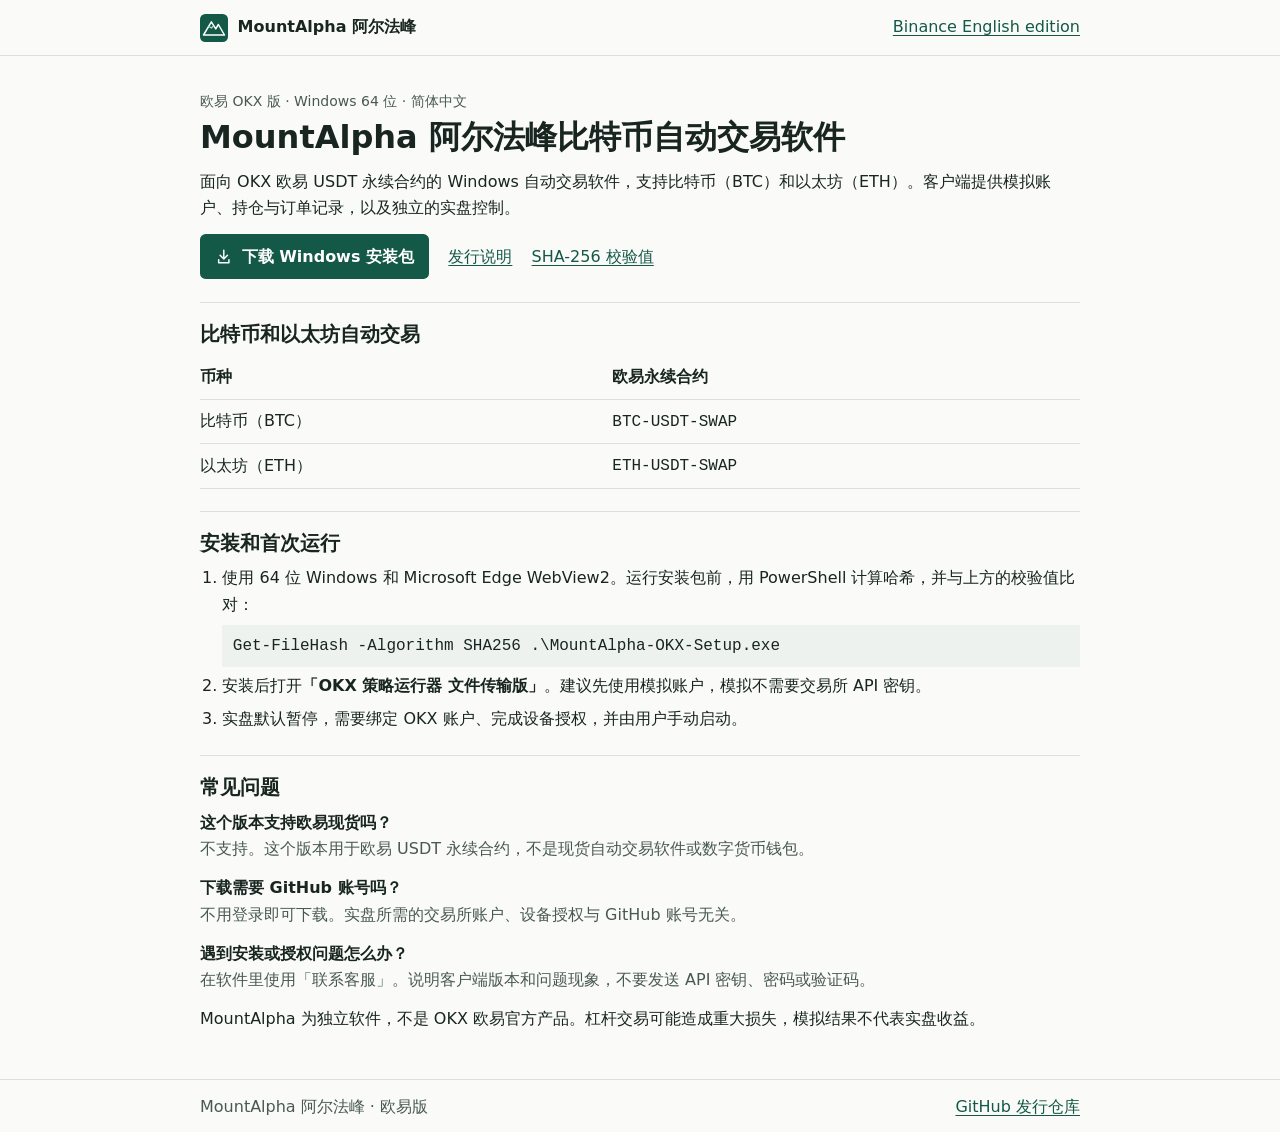
==== docs/index.html @ fe26f971 "Add searchable Windows download and installation guide" ====
<!doctype html>
<html lang="zh-CN">
<head>
  <meta charset="utf-8">
  <meta name="viewport" content="width=device-width, initial-scale=1">
  <title>MountAlpha 阿尔法峰 | 比特币自动交易软件（欧易 OKX 版）</title>
  <meta name="description" content="下载 MountAlpha 阿尔法峰欧易版。Windows 中文自动交易软件，支持比特币 BTC、以太坊 ETH 的 OKX USDT 永续合约，提供模拟账户和独立实盘控制。">
  <link rel="canonical" href="https://hkv-ink.github.io/bitcoin-trading-bot-okx/">
  <meta property="og:title" content="MountAlpha 阿尔法峰 · 欧易 OKX 版">
  <meta property="og:description" content="比特币与以太坊自动交易软件。Windows 中文安装包、安装说明和校验文件。">
  <meta property="og:type" content="website">
  <meta property="og:url" content="https://hkv-ink.github.io/bitcoin-trading-bot-okx/">
  <meta property="og:locale" content="zh_CN">
  <link rel="icon" href="mark.svg" type="image/svg+xml">
  <link rel="stylesheet" href="site.css">
</head>
<body>
  <header><div class="wrap">
    <span class="brand"><img src="mark.svg" alt="" width="28" height="28">MountAlpha 阿尔法峰</span>
    <a href="https://hkv-ink.github.io/bitcoin-trading-bot-binance/" lang="en">Binance English edition</a>
  </div></header>
  <main class="wrap">
    <p class="edition">欧易 OKX 版 · Windows 64 位 · 简体中文</p>
    <h1>MountAlpha 阿尔法峰比特币自动交易软件</h1>
    <p>面向 OKX 欧易 USDT 永续合约的 Windows 自动交易软件，支持比特币（BTC）和以太坊（ETH）。客户端提供模拟账户、持仓与订单记录，以及独立的实盘控制。</p>
    <div class="links">
      <a class="download" href="https://github.com/hkv-ink/bitcoin-trading-bot-okx/releases/latest/download/MountAlpha-OKX-Setup.exe"><svg aria-hidden="true" viewBox="0 0 24 24" fill="none" stroke="currentColor" stroke-width="2" stroke-linecap="round" stroke-linejoin="round"><path d="M12 3v12m-5-5 5 5 5-5M5 16v4h14v-4"/></svg>下载 Windows 安装包</a>
      <a href="https://github.com/hkv-ink/bitcoin-trading-bot-okx/releases/latest">发行说明</a>
      <a href="https://github.com/hkv-ink/bitcoin-trading-bot-okx/releases/latest/download/SHA256SUMS.txt">SHA-256 校验值</a>
    </div>
    <section>
      <h2>比特币和以太坊自动交易</h2>
      <table>
        <thead><tr><th scope="col">币种</th><th scope="col">欧易永续合约</th></tr></thead>
        <tbody>
          <tr><td>比特币（BTC）</td><td><code>BTC-USDT-SWAP</code></td></tr>
          <tr><td>以太坊（ETH）</td><td><code>ETH-USDT-SWAP</code></td></tr>
        </tbody>
      </table>
    </section>
    <section>
      <h2>安装和首次运行</h2>
      <ol>
        <li>使用 64 位 Windows 和 Microsoft Edge WebView2。运行安装包前，用 PowerShell 计算哈希，并与上方的校验值比对：
          <code class="hash">Get-FileHash -Algorithm SHA256 .&#92;MountAlpha-OKX-Setup.exe</code>
        </li>
        <li>安装后打开<strong>「OKX 策略运行器 文件传输版」</strong>。建议先使用模拟账户，模拟不需要交易所 API 密钥。</li>
        <li>实盘默认暂停，需要绑定 OKX 账户、完成设备授权，并由用户手动启动。</li>
      </ol>
    </section>
    <section>
      <h2>常见问题</h2>
      <dl>
        <dt>这个版本支持欧易现货吗？</dt>
        <dd>不支持。这个版本用于欧易 USDT 永续合约，不是现货自动交易软件或数字货币钱包。</dd>
        <dt>下载需要 GitHub 账号吗？</dt>
        <dd>不用登录即可下载。实盘所需的交易所账户、设备授权与 GitHub 账号无关。</dd>
        <dt>遇到安装或授权问题怎么办？</dt>
        <dd>在软件里使用「联系客服」。说明客户端版本和问题现象，不要发送 API 密钥、密码或验证码。</dd>
      </dl>
      <p>MountAlpha 为独立软件，不是 OKX 欧易官方产品。杠杆交易可能造成重大损失，模拟结果不代表实盘收益。</p>
    </section>
  </main>
  <footer><div class="wrap">
    <span>MountAlpha 阿尔法峰 · 欧易版</span>
    <a href="https://github.com/hkv-ink/bitcoin-trading-bot-okx">GitHub 发行仓库</a>
  </div></footer>
</body>
</html>
---- docs/site.css ----
:root {
  color-scheme: light;
  --paper: #fafbf9;
  --ink: #182520;
  --muted: #495951;
  --rule: #d8e1da;
  --accent: #145848;
  --dark: #103e33;
}

* { box-sizing: border-box; }
body {
  margin: 0;
  background: var(--paper);
  color: var(--ink);
  font: 1rem/1.65 system-ui, "Microsoft YaHei", sans-serif;
}
a { color: var(--accent); text-underline-offset: .2em; }
a:hover { color: var(--dark); }
a:focus-visible { outline: 2px solid var(--accent); outline-offset: 4px; }
.wrap { width: min(55rem, calc(100% - 2.5rem)); margin-inline: auto; }
header, footer { border-block-end: 1px solid var(--rule); }
header .wrap, footer .wrap {
  display: flex;
  align-items: center;
  justify-content: space-between;
  flex-wrap: wrap;
  gap: .5rem 1.5rem;
  padding-block: .85rem;
}
.brand { display: inline-flex; align-items: center; gap: .6rem; font-weight: 750; }
.brand img { width: 1.75rem; height: 1.75rem; }
main { padding-block: 2.1rem; }
h1, h2 { line-height: 1.2; }
h1 { font-size: 2rem; margin: .35rem 0 .75rem; }
h2 { font-size: 1.25rem; margin: 0 0 .65rem; }
p { margin: 0 0 .8rem; }
.edition { color: var(--muted); font-size: .875rem; margin: 0; }
.download {
  display: inline-flex;
  align-items: center;
  gap: .55rem;
  background: var(--accent);
  color: white;
  padding: .58rem .95rem;
  border-radius: .35rem;
  font-weight: 680;
  text-decoration: none;
}
.download:hover { color: white; background: var(--dark); }
.links { display: flex; align-items: center; flex-wrap: wrap; gap: .7rem 1.2rem; }
.download svg { width: 1.1rem; height: 1.1rem; flex: none; }
section { border-block-start: 1px solid var(--rule); padding-block-start: 1.2rem; margin-block-start: 1.4rem; }
table { border-collapse: collapse; width: 100%; }
td, th { padding: .5rem .6rem; text-align: start; border-block-end: 1px solid var(--rule); }
td:first-child, th:first-child { padding-inline-start: 0; }
ol { padding-inline-start: 1.4rem; margin: 0; }
li + li { margin-block-start: .4rem; }
code { overflow-wrap: anywhere; }
.hash { display: block; padding: .5rem .65rem; background: #edf2ee; margin-block: .4rem; }
dl { margin: 0; }
dt { font-weight: 680; }
dd { margin: 0 0 .8rem; color: var(--muted); }
footer { border-block-start: 1px solid var(--rule); border-block-end: 0; color: var(--muted); }
@media (max-width: 35rem) {
  .wrap { width: calc(100% - 1.7rem); }
  main { padding-block: 1.5rem; }
  h1 { font-size: 1.6rem; }
}
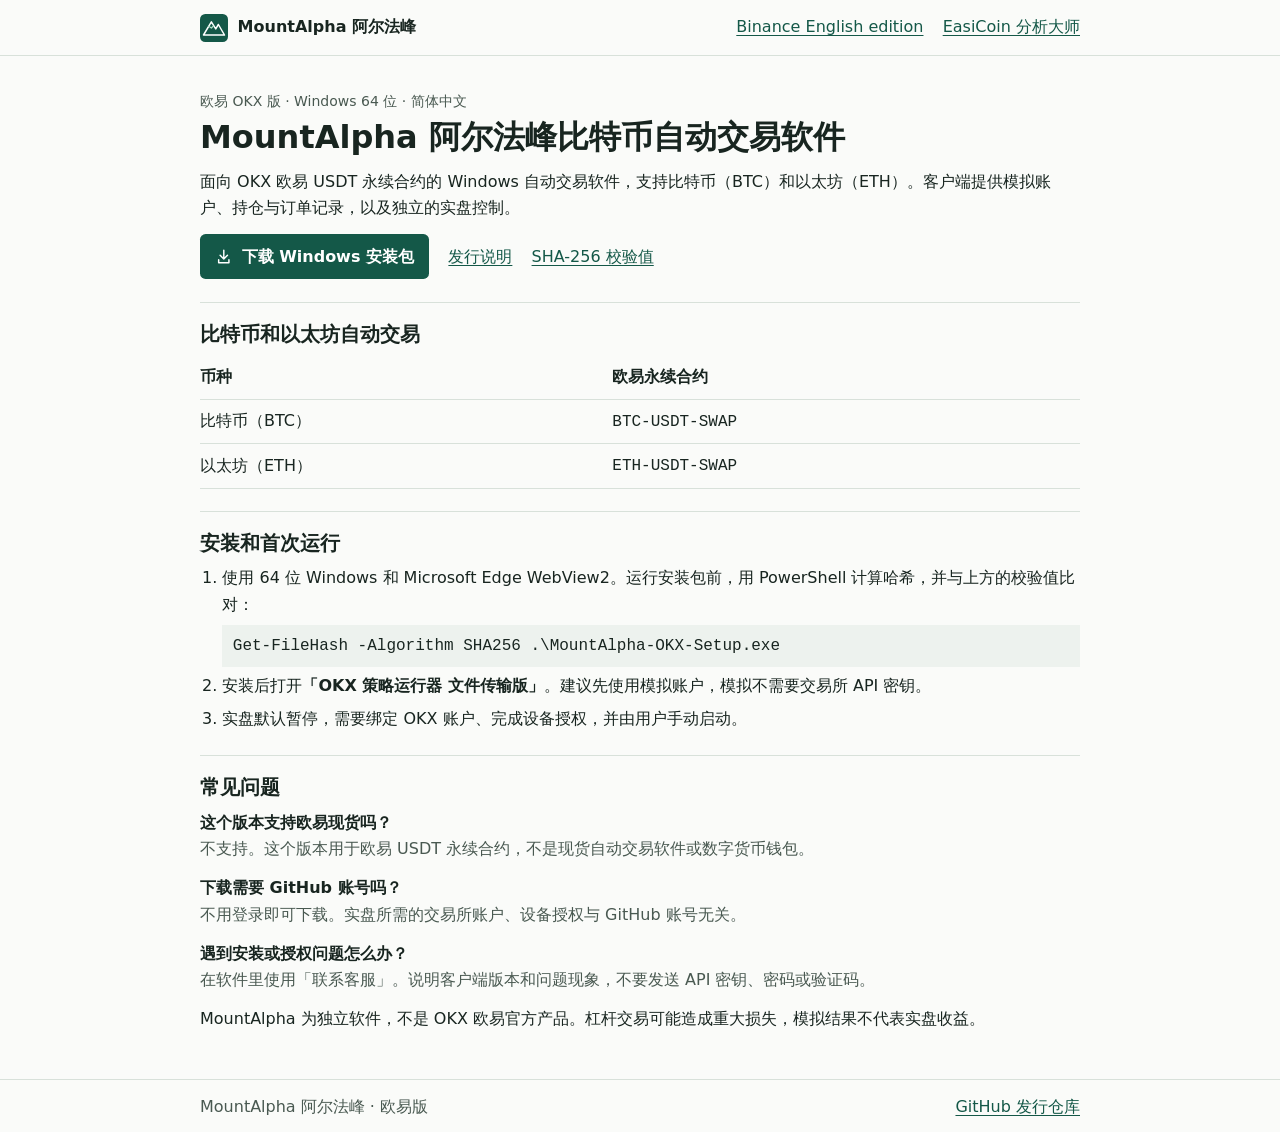
==== commit b531c472: "Add EasiCoin download guide and a complete edition sitemap" ====
--- a/docs/index.html
+++ b/docs/index.html
@@ -17,7 +17,10 @@
 <body>
   <header><div class="wrap">
     <span class="brand"><img src="mark.svg" alt="" width="28" height="28">MountAlpha 阿尔法峰</span>
-    <a href="https://hkv-ink.github.io/bitcoin-trading-bot-binance/" lang="en">Binance English edition</a>
+    <nav class="links" aria-label="其他交易所版本">
+      <a href="https://hkv-ink.github.io/bitcoin-trading-bot-okx/en/" lang="en">Binance English edition</a>
+      <a href="https://hkv-ink.github.io/bitcoin-trading-bot-okx/easicoin/">EasiCoin 分析大师</a>
+    </nav>
   </div></header>
   <main class="wrap">
     <p class="edition">欧易 OKX 版 · Windows 64 位 · 简体中文</p>
